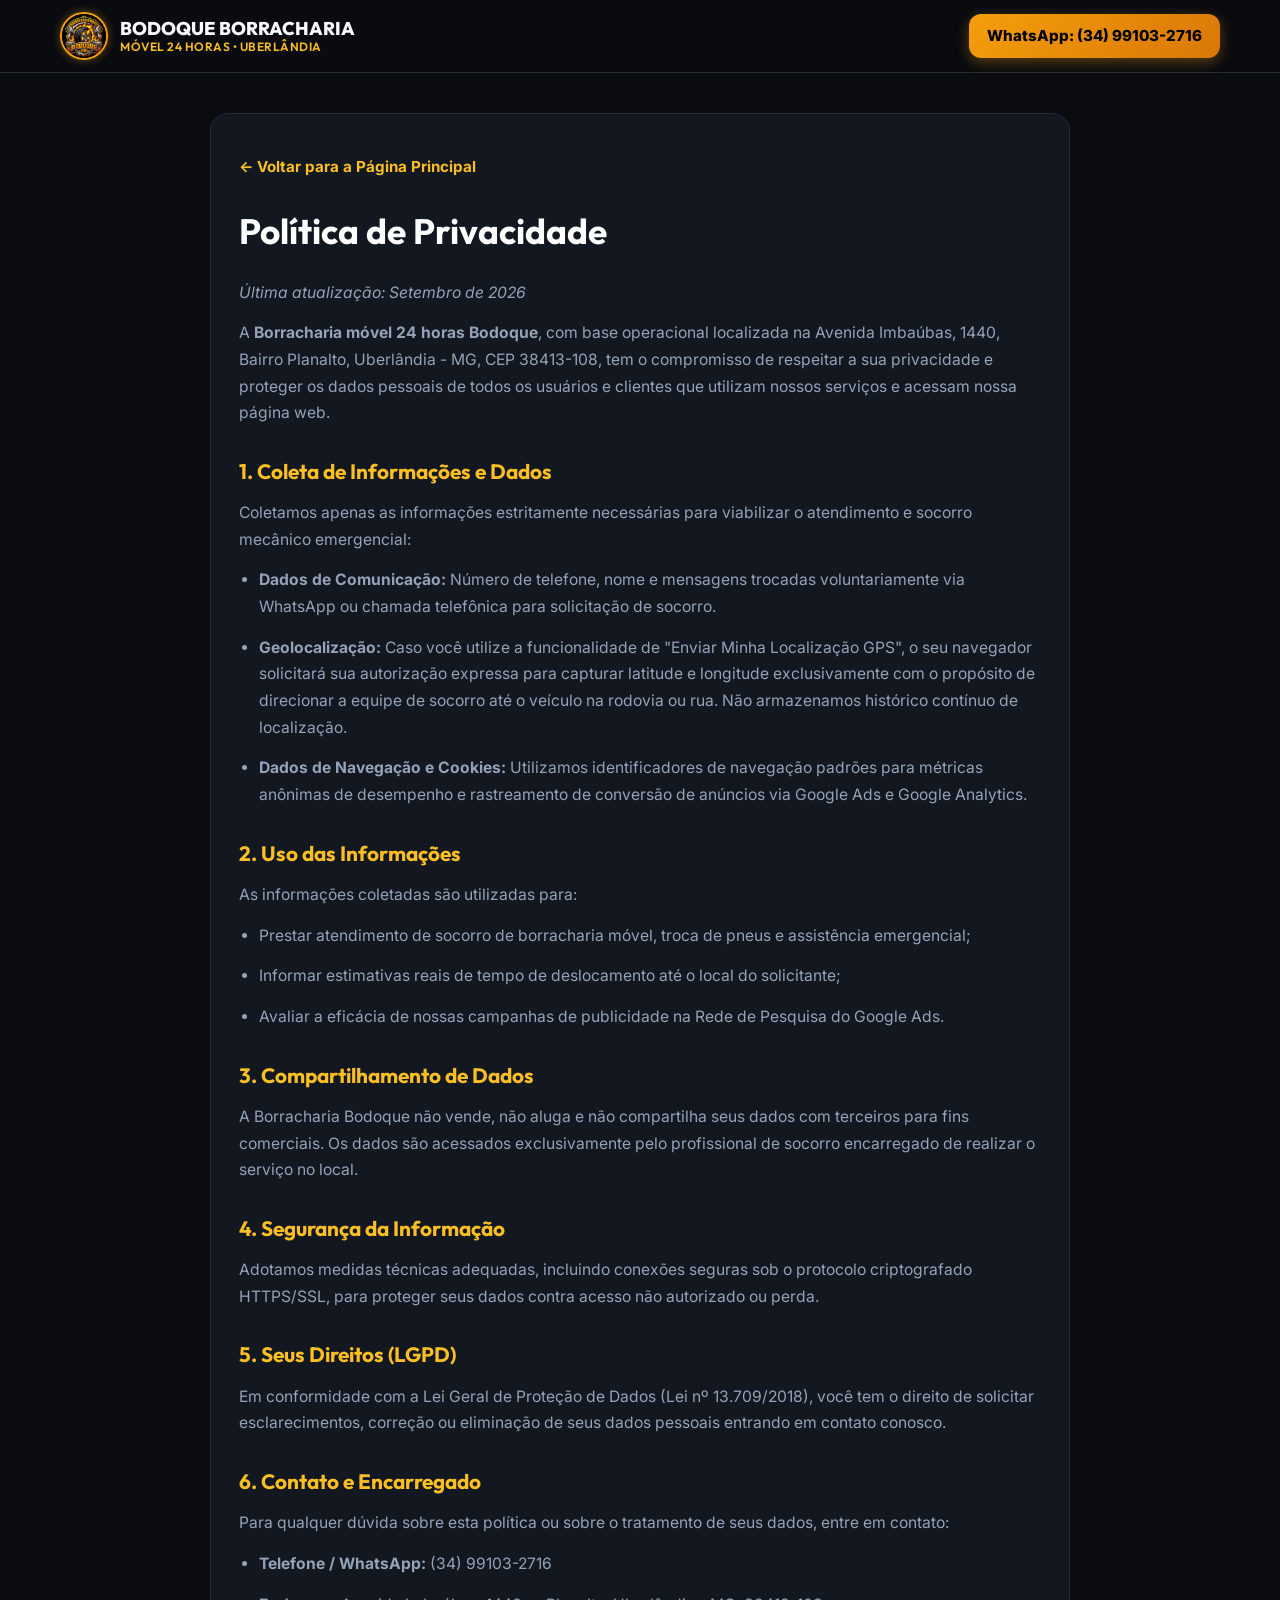
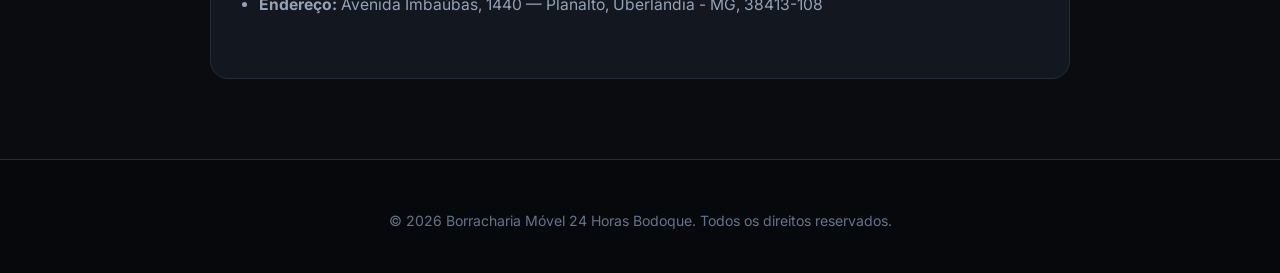
==== politica-de-privacidade.html @ ee2df05c "feat: landing page borracharia movel bodoque 24h para google ads" ====
<!DOCTYPE html>
<html lang="pt-BR">
<head>
  <meta charset="UTF-8">
  <meta name="viewport" content="width=device-width, initial-scale=1.0">
  <title>Política de Privacidade | Borracharia Móvel 24 Horas Bodoque</title>
  <meta name="robots" content="noindex, follow">
  <link rel="preconnect" href="https://fonts.googleapis.com">
  <link rel="preconnect" href="https://fonts.gstatic.com" crossorigin>
  <link href="https://fonts.googleapis.com/css2?family=Inter:wght@400;600;700&family=Outfit:wght@700;800&display=swap" rel="stylesheet">
  <link rel="stylesheet" href="css/style.css">
  <style>
    .policy-wrapper {
      max-width: 860px;
      margin: 40px auto 80px;
      padding: 40px 28px;
      background: var(--bg-card);
      border: 1px solid var(--border-subtle);
      border-radius: var(--radius-lg);
    }
    .policy-wrapper h1 {
      font-family: var(--font-heading);
      font-size: 2.2rem;
      color: #fff;
      margin-bottom: 20px;
    }
    .policy-wrapper h2 {
      font-family: var(--font-heading);
      font-size: 1.3rem;
      color: var(--color-primary-light);
      margin-top: 28px;
      margin-bottom: 12px;
    }
    .policy-wrapper p, .policy-wrapper li {
      color: var(--text-muted);
      line-height: 1.7;
      margin-bottom: 14px;
      font-size: 0.98rem;
    }
    .policy-wrapper ul {
      padding-left: 20px;
      margin-bottom: 20px;
    }
    .back-btn {
      display: inline-flex;
      align-items: center;
      gap: 8px;
      color: var(--color-primary-light);
      font-weight: 700;
      margin-bottom: 24px;
      font-size: 0.95rem;
    }
  </style>
</head>
<body>

  <header class="navbar">
    <div class="container nav-wrapper">
      <a href="index.html" class="brand-logo">
        <img src="assets/logo.jpg" alt="Logo Borracharia Móvel Bodoque" class="brand-logo-img">
        <div class="brand-name">
          Bodoque Borracharia
          <small>Móvel 24 Horas • Uberlândia</small>
        </div>
      </a>
      <a href="https://wa.me/5534991032716?text=Ol%C3%A1%20Bodoque!%20Preciso%20de%20atendimento." target="_blank" rel="noopener" class="nav-phone-cta">
        WhatsApp: (34) 99103-2716
      </a>
    </div>
  </header>

  <main class="container">
    <div class="policy-wrapper">
      <a href="index.html" class="back-btn">← Voltar para a Página Principal</a>
      
      <h1>Política de Privacidade</h1>
      <p><em>Última atualização: Setembro de 2026</em></p>

      <p>
        A <strong>Borracharia móvel 24 horas Bodoque</strong>, com base operacional localizada na Avenida Imbaúbas, 1440, Bairro Planalto, Uberlândia - MG, CEP 38413-108, tem o compromisso de respeitar a sua privacidade e proteger os dados pessoais de todos os usuários e clientes que utilizam nossos serviços e acessam nossa página web.
      </p>

      <h2>1. Coleta de Informações e Dados</h2>
      <p>
        Coletamos apenas as informações estritamente necessárias para viabilizar o atendimento e socorro mecânico emergencial:
      </p>
      <ul>
        <li><strong>Dados de Comunicação:</strong> Número de telefone, nome e mensagens trocadas voluntariamente via WhatsApp ou chamada telefônica para solicitação de socorro.</li>
        <li><strong>Geolocalização:</strong> Caso você utilize a funcionalidade de "Enviar Minha Localização GPS", o seu navegador solicitará sua autorização expressa para capturar latitude e longitude exclusivamente com o propósito de direcionar a equipe de socorro até o veículo na rodovia ou rua. Não armazenamos histórico contínuo de localização.</li>
        <li><strong>Dados de Navegação e Cookies:</strong> Utilizamos identificadores de navegação padrões para métricas anônimas de desempenho e rastreamento de conversão de anúncios via Google Ads e Google Analytics.</li>
      </ul>

      <h2>2. Uso das Informações</h2>
      <p>As informações coletadas são utilizadas para:</p>
      <ul>
        <li>Prestar atendimento de socorro de borracharia móvel, troca de pneus e assistência emergencial;</li>
        <li>Informar estimativas reais de tempo de deslocamento até o local do solicitante;</li>
        <li>Avaliar a eficácia de nossas campanhas de publicidade na Rede de Pesquisa do Google Ads.</li>
      </ul>

      <h2>3. Compartilhamento de Dados</h2>
      <p>
        A Borracharia Bodoque não vende, não aluga e não compartilha seus dados com terceiros para fins comerciais. Os dados são acessados exclusivamente pelo profissional de socorro encarregado de realizar o serviço no local.
      </p>

      <h2>4. Segurança da Informação</h2>
      <p>
        Adotamos medidas técnicas adequadas, incluindo conexões seguras sob o protocolo criptografado HTTPS/SSL, para proteger seus dados contra acesso não autorizado ou perda.
      </p>

      <h2>5. Seus Direitos (LGPD)</h2>
      <p>
        Em conformidade com a Lei Geral de Proteção de Dados (Lei nº 13.709/2018), você tem o direito de solicitar esclarecimentos, correção ou eliminação de seus dados pessoais entrando em contato conosco.
      </p>

      <h2>6. Contato e Encarregado</h2>
      <p>
        Para qualquer dúvida sobre esta política ou sobre o tratamento de seus dados, entre em contato:
      </p>
      <ul>
        <li><strong>Telefone / WhatsApp:</strong> (34) 99103-2716</li>
        <li><strong>Endereço:</strong> Avenida Imbaúbas, 1440 — Planalto, Uberlândia - MG, 38413-108</li>
      </ul>
    </div>
  </main>

  <footer class="footer">
    <div class="container text-center">
      <p>&copy; 2026 Borracharia Móvel 24 Horas Bodoque. Todos os direitos reservados.</p>
    </div>
  </footer>

</body>
</html>
---- css/style.css ----
/* ==========================================================================
   BORRACHARIA MÓVEL 24 HORAS BODOQUE — ESTILO VISUAL DE ALTA CONVERSÃO
   Paleta: Asfalto Noturno, Âmbar Sinalizador, Laranja Fogo e Verde WhatsApp
   ========================================================================== */

:root {
  --bg-main: #0a0c10;
  --bg-card: #131720;
  --bg-card-hover: #1a202c;
  --bg-surface: #171b24;
  --border-subtle: #252b38;
  --border-accent: rgba(245, 158, 11, 0.35);

  --color-primary: #f59e0b; /* Amarelo Âmbar da Marca */
  --color-primary-light: #fbbf24;
  --color-primary-glow: rgba(245, 158, 11, 0.4);
  
  --color-flame: #ea580c; /* Laranja Fogo */
  --color-danger: #ef4444; /* Vermelho Alerta */
  --color-whatsapp: #25d366; /* Verde WhatsApp */
  --color-whatsapp-hover: #1ebe57;
  --color-whatsapp-glow: rgba(37, 211, 102, 0.35);

  --color-google-blue: #4285f4;
  --color-google-star: #fbbc05;

  --text-main: #f8fafc;
  --text-muted: #94a3b8;
  --text-dim: #64748b;
  --text-inverse: #0a0c10;

  --font-heading: 'Outfit', -apple-system, BlinkMacSystemFont, 'Segoe UI', Roboto, sans-serif;
  --font-body: 'Inter', -apple-system, BlinkMacSystemFont, 'Segoe UI', Roboto, sans-serif;

  --radius-sm: 8px;
  --radius-md: 12px;
  --radius-lg: 18px;
  --radius-xl: 26px;
  --radius-full: 9999px;

  --shadow-card: 0 10px 30px -5px rgba(0, 0, 0, 0.6);
  --shadow-glow: 0 0 25px var(--color-primary-glow);
  --shadow-wa: 0 0 25px var(--color-whatsapp-glow);

  --transition-fast: 0.2s ease;
  --transition-normal: 0.3s cubic-bezier(0.16, 1, 0.3, 1);
}

/* Reset e Base */
*, *::before, *::after {
  box-sizing: border-box;
  margin: 0;
  padding: 0;
}

html {
  scroll-behavior: smooth;
  font-size: 16px;
  -webkit-tap-highlight-color: transparent;
}

body {
  font-family: var(--font-body);
  background-color: var(--bg-main);
  color: var(--text-main);
  line-height: 1.6;
  overflow-x: hidden;
  padding-bottom: 72px; /* Espaço para barra móvel fixa */
}

@media (min-width: 992px) {
  body {
    padding-bottom: 0;
  }
}

img {
  max-width: 100%;
  height: auto;
  display: block;
}

a {
  text-decoration: none;
  color: inherit;
}

button {
  cursor: pointer;
  border: none;
  outline: none;
  font-family: inherit;
}

/* Utilitários de Layout */
.container {
  width: 100%;
  max-width: 1200px;
  margin-left: auto;
  margin-right: auto;
  padding-left: 20px;
  padding-right: 20px;
}

.section-padding {
  padding-top: 60px;
  padding-bottom: 60px;
}

@media (min-width: 768px) {
  .section-padding {
    padding-top: 85px;
    padding-bottom: 85px;
  }
}

.text-center { text-align: center; }
.text-left { text-align: left; }

.section-header {
  margin-bottom: 40px;
}

.section-tag {
  display: inline-flex;
  align-items: center;
  gap: 8px;
  background: rgba(245, 158, 11, 0.12);
  border: 1px solid rgba(245, 158, 11, 0.3);
  color: var(--color-primary-light);
  font-size: 0.85rem;
  font-weight: 700;
  text-transform: uppercase;
  letter-spacing: 1px;
  padding: 6px 14px;
  border-radius: var(--radius-full);
  margin-bottom: 14px;
}

.section-title {
  font-family: var(--font-heading);
  font-size: clamp(1.8rem, 4vw, 2.7rem);
  font-weight: 800;
  line-height: 1.2;
  color: var(--text-main);
  margin-bottom: 16px;
}

.section-title span {
  color: var(--color-primary-light);
  background: linear-gradient(90deg, #fbbf24, #f97316);
  -webkit-background-clip: text;
  -webkit-text-fill-color: transparent;
}

.section-description {
  font-size: clamp(1rem, 2vw, 1.15rem);
  color: var(--text-muted);
  max-width: 680px;
  margin-left: auto;
  margin-right: auto;
}

/* ==========================================================================
   TOP EMERGENCY ANNOUNCEMENT BAR
   ========================================================================== */
.announcement-bar {
  background: linear-gradient(90deg, #b91c1c, #ea580c, #b91c1c);
  background-size: 200% 100%;
  animation: gradientShift 6s ease infinite;
  color: #ffffff;
  font-size: 0.85rem;
  font-weight: 700;
  padding: 8px 16px;
  text-align: center;
  display: flex;
  align-items: center;
  justify-content: center;
  gap: 10px;
  letter-spacing: 0.3px;
}

@keyframes gradientShift {
  0% { background-position: 0% 50%; }
  50% { background-position: 100% 50%; }
  100% { background-position: 0% 50%; }
}

.live-pulse {
  width: 10px;
  height: 10px;
  background-color: #22c55e;
  border-radius: 50%;
  display: inline-block;
  box-shadow: 0 0 0 0 rgba(34, 197, 94, 0.7);
  animation: pulseGreen 1.6s infinite;
}

@keyframes pulseGreen {
  0% {
    transform: scale(0.95);
    box-shadow: 0 0 0 0 rgba(34, 197, 94, 0.7);
  }
  70% {
    transform: scale(1);
    box-shadow: 0 0 0 8px rgba(34, 197, 94, 0);
  }
  100% {
    transform: scale(0.95);
    box-shadow: 0 0 0 0 rgba(34, 197, 94, 0);
  }
}

/* ==========================================================================
   NAVBAR
   ========================================================================== */
.navbar {
  background: rgba(10, 12, 16, 0.92);
  backdrop-filter: blur(12px);
  -webkit-backdrop-filter: blur(12px);
  border-bottom: 1px solid var(--border-subtle);
  position: sticky;
  top: 0;
  z-index: 100;
  padding: 12px 0;
}

.nav-wrapper {
  display: flex;
  align-items: center;
  justify-content: space-between;
}

.brand-logo {
  display: flex;
  align-items: center;
  gap: 12px;
}

.brand-logo-img {
  width: 48px;
  height: 48px;
  border-radius: 50%;
  border: 2px solid var(--color-primary);
  object-fit: cover;
  box-shadow: 0 0 10px rgba(245, 158, 11, 0.4);
}

.brand-name {
  font-family: var(--font-heading);
  font-weight: 800;
  font-size: 1.15rem;
  line-height: 1.1;
  color: var(--text-main);
  text-transform: uppercase;
}

.brand-name small {
  display: block;
  font-size: 0.75rem;
  font-weight: 600;
  color: var(--color-primary-light);
  letter-spacing: 0.5px;
}

.nav-badges {
  display: none;
  align-items: center;
  gap: 16px;
}

@media (min-width: 768px) {
  .nav-badges {
    display: flex;
  }
}

.status-badge {
  display: inline-flex;
  align-items: center;
  gap: 8px;
  background: rgba(34, 197, 94, 0.12);
  border: 1px solid rgba(34, 197, 94, 0.35);
  color: #4ade80;
  padding: 5px 12px;
  border-radius: var(--radius-full);
  font-size: 0.85rem;
  font-weight: 600;
}

.nav-phone-cta {
  display: inline-flex;
  align-items: center;
  gap: 8px;
  background: linear-gradient(135deg, #f59e0b, #d97706);
  color: #000;
  font-weight: 800;
  font-size: 0.95rem;
  padding: 10px 18px;
  border-radius: var(--radius-md);
  box-shadow: 0 4px 14px rgba(245, 158, 11, 0.35);
  transition: var(--transition-fast);
}

.nav-phone-cta:hover {
  transform: translateY(-2px);
  box-shadow: 0 6px 20px rgba(245, 158, 11, 0.55);
}

/* ==========================================================================
   HERO SECTION
   ========================================================================== */
.hero {
  position: relative;
  padding-top: 35px;
  padding-bottom: 60px;
  background: radial-gradient(circle at 50% 20%, rgba(245, 158, 11, 0.08), transparent 70%),
              linear-gradient(180deg, var(--bg-main) 0%, #11141b 100%);
  border-bottom: 1px solid var(--border-subtle);
}

.hero-grid {
  display: grid;
  grid-template-columns: 1fr;
  gap: 40px;
  align-items: center;
}

@media (min-width: 992px) {
  .hero-grid {
    grid-template-columns: 1.15fr 0.85fr;
    gap: 50px;
  }
}

.hero-rating-badge {
  display: inline-flex;
  align-items: center;
  gap: 8px;
  background: rgba(23, 27, 36, 0.85);
  border: 1px solid var(--border-subtle);
  padding: 6px 14px;
  border-radius: var(--radius-full);
  margin-bottom: 18px;
  font-size: 0.9rem;
  color: var(--text-muted);
}

.google-icon-svg {
  width: 18px;
  height: 18px;
  vertical-align: middle;
}

.stars {
  color: var(--color-google-star);
  letter-spacing: 2px;
  font-size: 0.95rem;
}

.hero-title {
  font-family: var(--font-heading);
  font-size: clamp(2.1rem, 5.2vw, 3.4rem);
  font-weight: 900;
  line-height: 1.15;
  margin-bottom: 20px;
  letter-spacing: -0.5px;
}

.hero-title .emergency-tag {
  color: var(--color-danger);
  display: block;
  font-size: 0.6em;
  font-weight: 800;
  letter-spacing: 1.5px;
  text-transform: uppercase;
  margin-bottom: 4px;
}

.hero-title .brand-gradient {
  background: linear-gradient(135deg, #fcd34d 0%, #f59e0b 50%, #ea580c 100%);
  -webkit-background-clip: text;
  -webkit-text-fill-color: transparent;
}

.hero-subtitle {
  font-size: clamp(1.05rem, 2.2vw, 1.25rem);
  color: #cbd5e1;
  margin-bottom: 30px;
  line-height: 1.5;
}

.hero-subtitle strong {
  color: #fff;
  font-weight: 700;
}

/* Botões de Ação Imediata (Hero CTAs) */
.hero-cta-stack {
  display: flex;
  flex-direction: column;
  gap: 14px;
  margin-bottom: 30px;
}

@media (min-width: 540px) {
  .hero-cta-stack {
    flex-direction: row;
    flex-wrap: wrap;
  }
}

.btn-cta {
  display: inline-flex;
  align-items: center;
  justify-content: center;
  gap: 12px;
  padding: 16px 26px;
  font-family: var(--font-heading);
  font-size: 1.1rem;
  font-weight: 800;
  border-radius: var(--radius-md);
  text-align: center;
  transition: all var(--transition-normal);
  text-transform: uppercase;
  letter-spacing: 0.5px;
  position: relative;
  overflow: hidden;
}

.btn-cta-phone {
  background: linear-gradient(135deg, #f59e0b, #d97706);
  color: #050608;
  box-shadow: 0 4px 20px rgba(245, 158, 11, 0.45);
  animation: pulseGlow 2.5s infinite;
}

.btn-cta-phone:hover {
  transform: translateY(-3px) scale(1.02);
  box-shadow: 0 8px 30px rgba(245, 158, 11, 0.7);
  color: #000;
}

@keyframes pulseGlow {
  0% {
    box-shadow: 0 0 0 0 rgba(245, 158, 11, 0.7);
  }
  70% {
    box-shadow: 0 0 0 14px rgba(245, 158, 11, 0);
  }
  100% {
    box-shadow: 0 0 0 0 rgba(245, 158, 11, 0);
  }
}

.btn-cta-wa {
  background: linear-gradient(135deg, #25d366, #16a34a);
  color: #ffffff;
  box-shadow: 0 4px 20px rgba(37, 211, 102, 0.4);
}

.btn-cta-wa:hover {
  transform: translateY(-3px) scale(1.02);
  box-shadow: 0 8px 30px rgba(37, 211, 102, 0.65);
  color: #ffffff;
}

/* Botão Especial de GPS */
.btn-gps-emergency {
  width: 100%;
  display: flex;
  align-items: center;
  justify-content: center;
  gap: 10px;
  background: rgba(30, 41, 59, 0.9);
  border: 1px dashed var(--color-primary);
  color: #f1f5f9;
  font-size: 0.95rem;
  font-weight: 700;
  padding: 13px 20px;
  border-radius: var(--radius-md);
  transition: var(--transition-fast);
}

.btn-gps-emergency:hover {
  background: rgba(245, 158, 11, 0.15);
  border-color: var(--color-primary-light);
  color: #fbbf24;
}

.btn-gps-emergency svg {
  color: var(--color-primary);
}

/* Destaques Rápidos Hero */
.hero-features-list {
  display: grid;
  grid-template-columns: repeat(2, 1fr);
  gap: 14px;
  margin-top: 24px;
  border-top: 1px solid var(--border-subtle);
  padding-top: 24px;
}

@media (min-width: 576px) {
  .hero-features-list {
    grid-template-columns: repeat(3, 1fr);
  }
}

.hero-feature-item {
  display: flex;
  align-items: center;
  gap: 10px;
  font-size: 0.9rem;
  color: #cbd5e1;
  font-weight: 500;
}

.hero-feature-icon {
  width: 28px;
  height: 28px;
  border-radius: var(--radius-sm);
  background: rgba(245, 158, 11, 0.15);
  color: var(--color-primary-light);
  display: flex;
  align-items: center;
  justify-content: center;
  flex-shrink: 0;
}

/* Card Visual Hero */
.hero-visual-card {
  position: relative;
  border-radius: var(--radius-lg);
  overflow: hidden;
  border: 1px solid var(--border-accent);
  box-shadow: 0 20px 40px -10px rgba(0, 0, 0, 0.8),
              0 0 35px rgba(245, 158, 11, 0.2);
}

.hero-visual-img {
  width: 100%;
  height: 380px;
  object-fit: cover;
  transition: transform 0.6s ease;
}

.hero-visual-card:hover .hero-visual-img {
  transform: scale(1.04);
}

.hero-visual-overlay {
  position: absolute;
  bottom: 0;
  left: 0;
  right: 0;
  padding: 24px 20px 18px;
  background: linear-gradient(180deg, transparent 0%, rgba(10, 12, 16, 0.95) 60%);
  display: flex;
  flex-direction: column;
  gap: 8px;
}

.hero-van-tag {
  display: inline-flex;
  align-items: center;
  gap: 6px;
  background: var(--color-danger);
  color: #fff;
  font-size: 0.75rem;
  font-weight: 800;
  padding: 3px 10px;
  border-radius: var(--radius-full);
  align-self: flex-start;
  text-transform: uppercase;
}

.hero-van-caption {
  font-size: 1.05rem;
  font-weight: 700;
  color: #fff;
}

/* ==========================================================================
   PROVA DE AUTENTICIDADE: FOTO REAL DA VAN
   ========================================================================== */
.real-van-section {
  background: linear-gradient(180deg, #11141b 0%, var(--bg-main) 100%);
  border-bottom: 1px solid var(--border-subtle);
}

.real-van-grid {
  display: grid;
  grid-template-columns: 1fr;
  gap: 32px;
  align-items: center;
}

@media (min-width: 900px) {
  .real-van-grid {
    grid-template-columns: 0.95fr 1.05fr;
    gap: 45px;
  }
}

.real-van-photo-wrap {
  position: relative;
  border-radius: var(--radius-lg);
  overflow: hidden;
  border: 2px solid var(--border-accent);
  box-shadow: 0 15px 35px rgba(0, 0, 0, 0.7);
  background: #000;
}

.real-van-photo-wrap img {
  width: 100%;
  height: 340px;
  object-fit: cover;
}

.verified-stamp {
  position: absolute;
  top: 14px;
  right: 14px;
  background: rgba(13, 17, 23, 0.92);
  backdrop-filter: blur(8px);
  border: 1px solid rgba(245, 158, 11, 0.4);
  color: #fff;
  padding: 8px 14px;
  border-radius: var(--radius-md);
  display: flex;
  align-items: center;
  gap: 8px;
  font-size: 0.82rem;
  font-weight: 700;
}

.verified-stamp svg {
  color: #3b82f6;
}

.real-van-content h3 {
  font-family: var(--font-heading);
  font-size: clamp(1.6rem, 3vw, 2.2rem);
  font-weight: 800;
  line-height: 1.25;
  margin-bottom: 18px;
  color: #fff;
}

.real-van-content p {
  color: var(--text-muted);
  font-size: 1.05rem;
  margin-bottom: 24px;
}

.fleet-badges-row {
  display: flex;
  flex-wrap: wrap;
  gap: 12px;
  margin-bottom: 26px;
}

.fleet-badge {
  background: var(--bg-card);
  border: 1px solid var(--border-subtle);
  padding: 10px 16px;
  border-radius: var(--radius-md);
  display: flex;
  align-items: center;
  gap: 10px;
  font-size: 0.92rem;
  font-weight: 600;
  color: #e2e8f0;
}

.fleet-badge-icon {
  font-size: 1.2rem;
}

/* ==========================================================================
   SERVIÇOS EM DESTAQUE (GRID)
   ========================================================================== */
.services-section {
  background: var(--bg-main);
}

.services-grid {
  display: grid;
  grid-template-columns: 1fr;
  gap: 24px;
}

@media (min-width: 600px) {
  .services-grid {
    grid-template-columns: repeat(2, 1fr);
  }
}

@media (min-width: 1024px) {
  .services-grid {
    grid-template-columns: repeat(3, 1fr);
  }
}

.service-card {
  background: var(--bg-card);
  border: 1px solid var(--border-subtle);
  border-radius: var(--radius-lg);
  padding: 30px 24px;
  transition: all var(--transition-normal);
  display: flex;
  flex-direction: column;
  position: relative;
  overflow: hidden;
}

.service-card::before {
  content: '';
  position: absolute;
  top: 0;
  left: 0;
  right: 0;
  height: 3px;
  background: linear-gradient(90deg, transparent, var(--color-primary), transparent);
  opacity: 0;
  transition: var(--transition-normal);
}

.service-card:hover {
  transform: translateY(-6px);
  border-color: var(--border-accent);
  background: var(--bg-card-hover);
  box-shadow: var(--shadow-card), 0 0 20px rgba(245, 158, 11, 0.15);
}

.service-card:hover::before {
  opacity: 1;
}

.service-icon-wrap {
  width: 58px;
  height: 58px;
  border-radius: var(--radius-md);
  background: rgba(245, 158, 11, 0.12);
  border: 1px solid rgba(245, 158, 11, 0.25);
  color: var(--color-primary-light);
  display: flex;
  align-items: center;
  justify-content: center;
  font-size: 1.6rem;
  margin-bottom: 20px;
}

.service-card h4 {
  font-family: var(--font-heading);
  font-size: 1.35rem;
  font-weight: 800;
  color: #fff;
  margin-bottom: 12px;
}

.service-card p {
  color: var(--text-muted);
  font-size: 0.95rem;
  line-height: 1.55;
  margin-bottom: 20px;
  flex-grow: 1;
}

.service-checklist {
  list-style: none;
  border-top: 1px solid var(--border-subtle);
  padding-top: 14px;
  margin-bottom: 20px;
}

.service-checklist li {
  font-size: 0.88rem;
  color: #cbd5e1;
  display: flex;
  align-items: center;
  gap: 8px;
  margin-bottom: 8px;
}

.service-checklist li svg {
  color: var(--color-primary-light);
  flex-shrink: 0;
}

.service-action-btn {
  display: inline-flex;
  align-items: center;
  justify-content: space-between;
  width: 100%;
  padding: 12px 16px;
  border-radius: var(--radius-sm);
  background: rgba(255, 255, 255, 0.05);
  border: 1px solid var(--border-subtle);
  color: var(--color-primary-light);
  font-size: 0.9rem;
  font-weight: 700;
  transition: var(--transition-fast);
}

.service-card:hover .service-action-btn {
  background: var(--color-primary);
  color: #000;
  border-color: var(--color-primary);
}

/* ==========================================================================
   LINHA PESADA / CAMINHÕES (DESTAQUE ESPECIAL)
   ========================================================================== */
.heavy-truck-banner {
  margin-top: 40px;
  background: linear-gradient(135deg, #1c2230 0%, #11151e 100%);
  border: 1px solid var(--border-accent);
  border-radius: var(--radius-lg);
  overflow: hidden;
  box-shadow: var(--shadow-card);
}

.heavy-truck-grid {
  display: grid;
  grid-template-columns: 1fr;
}

@media (min-width: 900px) {
  .heavy-truck-grid {
    grid-template-columns: 1fr 1fr;
  }
}

.heavy-truck-img-wrap {
  height: 320px;
  position: relative;
}

@media (min-width: 900px) {
  .heavy-truck-img-wrap {
    height: 100%;
    min-height: 360px;
  }
}

.heavy-truck-img-wrap img {
  width: 100%;
  height: 100%;
  object-fit: cover;
}

.heavy-truck-body {
  padding: 35px 28px;
  display: flex;
  flex-direction: column;
  justify-content: center;
}

@media (min-width: 768px) {
  .heavy-truck-body {
    padding: 45px 40px;
  }
}

.heavy-badge {
  display: inline-flex;
  align-items: center;
  gap: 8px;
  background: rgba(239, 68, 68, 0.15);
  border: 1px solid rgba(239, 68, 68, 0.35);
  color: #f87171;
  font-size: 0.8rem;
  font-weight: 800;
  text-transform: uppercase;
  padding: 5px 12px;
  border-radius: var(--radius-full);
  margin-bottom: 16px;
  align-self: flex-start;
}

.heavy-truck-body h3 {
  font-family: var(--font-heading);
  font-size: clamp(1.6rem, 3vw, 2.2rem);
  font-weight: 800;
  color: #fff;
  margin-bottom: 14px;
}

.heavy-truck-body p {
  color: var(--text-muted);
  font-size: 1.02rem;
  margin-bottom: 24px;
}

.heavy-features-list {
  display: grid;
  grid-template-columns: repeat(2, 1fr);
  gap: 12px;
  margin-bottom: 30px;
}

.heavy-feature {
  display: flex;
  align-items: center;
  gap: 8px;
  color: #e2e8f0;
  font-size: 0.9rem;
  font-weight: 600;
}

/* ==========================================================================
   COMO FUNCIONA (PASSO A PASSO)
   ========================================================================== */
.how-it-works-section {
  background: #0f1218;
  border-top: 1px solid var(--border-subtle);
  border-bottom: 1px solid var(--border-subtle);
}

.steps-grid {
  display: grid;
  grid-template-columns: 1fr;
  gap: 24px;
  position: relative;
}

@media (min-width: 768px) {
  .steps-grid {
    grid-template-columns: repeat(3, 1fr);
  }
}

.step-card {
  background: var(--bg-card);
  border: 1px solid var(--border-subtle);
  border-radius: var(--radius-lg);
  padding: 30px 24px;
  position: relative;
  text-align: center;
  display: flex;
  flex-direction: column;
  align-items: center;
}

.step-number {
  position: absolute;
  top: -16px;
  background: linear-gradient(135deg, #f59e0b, #d97706);
  color: #000;
  font-family: var(--font-heading);
  font-weight: 900;
  font-size: 1.1rem;
  width: 36px;
  height: 36px;
  border-radius: 50%;
  display: flex;
  align-items: center;
  justify-content: center;
  box-shadow: 0 4px 10px rgba(245, 158, 11, 0.4);
}

.step-icon {
  font-size: 2.2rem;
  margin-top: 10px;
  margin-bottom: 16px;
}

.step-card h4 {
  font-family: var(--font-heading);
  font-size: 1.25rem;
  font-weight: 700;
  margin-bottom: 10px;
  color: #fff;
}

.step-card p {
  color: var(--text-muted);
  font-size: 0.92rem;
  line-height: 1.5;
}

/* ==========================================================================
   PROVAS SOCIAIS & AVALIAÇÕES GOOGLE (DO PERFIL REAL)
   ========================================================================== */
.reviews-section {
  background: var(--bg-main);
}

.google-summary-card {
  background: var(--bg-card);
  border: 1px solid var(--border-accent);
  border-radius: var(--radius-lg);
  padding: 24px;
  display: flex;
  flex-wrap: wrap;
  align-items: center;
  justify-content: space-between;
  gap: 20px;
  margin-bottom: 40px;
  box-shadow: var(--shadow-card);
}

.google-summary-left {
  display: flex;
  align-items: center;
  gap: 18px;
}

.google-badge-big {
  font-size: 3rem;
  font-weight: 900;
  font-family: var(--font-heading);
  color: #fff;
  line-height: 1;
}

.google-summary-info h4 {
  font-size: 1.2rem;
  font-weight: 700;
  color: #fff;
  margin-bottom: 4px;
}

.google-summary-info p {
  color: var(--text-muted);
  font-size: 0.9rem;
}

.reviews-grid {
  display: grid;
  grid-template-columns: 1fr;
  gap: 20px;
}

@media (min-width: 768px) {
  .reviews-grid {
    grid-template-columns: repeat(3, 1fr);
  }
}

.review-card {
  background: var(--bg-card);
  border: 1px solid var(--border-subtle);
  border-radius: var(--radius-md);
  padding: 24px;
  display: flex;
  flex-direction: column;
  justify-content: space-between;
  position: relative;
}

.review-card::before {
  content: '“';
  position: absolute;
  top: 10px;
  right: 18px;
  font-family: Georgia, serif;
  font-size: 3.5rem;
  color: rgba(255, 255, 255, 0.06);
  line-height: 1;
}

.review-stars {
  color: var(--color-google-star);
  font-size: 1.05rem;
  letter-spacing: 2px;
  margin-bottom: 12px;
}

.review-text {
  color: #e2e8f0;
  font-size: 0.98rem;
  line-height: 1.55;
  font-style: italic;
  margin-bottom: 20px;
}

.reviewer-meta {
  display: flex;
  align-items: center;
  gap: 12px;
  border-top: 1px solid var(--border-subtle);
  padding-top: 14px;
}

.reviewer-avatar {
  width: 40px;
  height: 40px;
  border-radius: 50%;
  background: #334155;
  color: #fff;
  display: flex;
  align-items: center;
  justify-content: center;
  font-weight: 700;
  font-size: 0.9rem;
  border: 2px solid var(--color-primary);
}

.reviewer-info h5 {
  font-size: 0.95rem;
  font-weight: 700;
  color: #fff;
}

.reviewer-info small {
  color: var(--text-dim);
  font-size: 0.8rem;
}

/* ==========================================================================
   COBERTURA, LOCALIZAÇÃO & FORMAS DE PAGAMENTO
   ========================================================================== */
.location-section {
  background: #0f1218;
  border-top: 1px solid var(--border-subtle);
}

.location-grid {
  display: grid;
  grid-template-columns: 1fr;
  gap: 35px;
}

@media (min-width: 900px) {
  .location-grid {
    grid-template-columns: 1fr 1fr;
  }
}

.location-card {
  background: var(--bg-card);
  border: 1px solid var(--border-subtle);
  border-radius: var(--radius-lg);
  padding: 32px 28px;
}

.location-card h3 {
  font-family: var(--font-heading);
  font-size: 1.5rem;
  font-weight: 800;
  color: #fff;
  margin-bottom: 16px;
  display: flex;
  align-items: center;
  gap: 10px;
}

.location-card p {
  color: var(--text-muted);
  font-size: 0.98rem;
  margin-bottom: 20px;
  line-height: 1.6;
}

.coverage-tags {
  display: flex;
  flex-wrap: wrap;
  gap: 8px;
  margin-bottom: 24px;
}

.coverage-tag {
  background: rgba(255, 255, 255, 0.05);
  border: 1px solid var(--border-subtle);
  padding: 6px 12px;
  border-radius: var(--radius-sm);
  font-size: 0.82rem;
  color: #cbd5e1;
  font-weight: 500;
}

.coverage-tag.highlight {
  background: rgba(245, 158, 11, 0.15);
  border-color: var(--border-accent);
  color: var(--color-primary-light);
  font-weight: 700;
}

.address-box {
  background: rgba(0, 0, 0, 0.35);
  border-left: 3px solid var(--color-primary);
  padding: 14px 18px;
  border-radius: 0 var(--radius-sm) var(--radius-sm) 0;
  margin-bottom: 20px;
}

.address-box strong {
  display: block;
  color: #fff;
  font-size: 1rem;
  margin-bottom: 4px;
}

.address-box span {
  color: var(--text-muted);
  font-size: 0.88rem;
}

/* Pagamentos */
.payment-grid {
  display: grid;
  grid-template-columns: repeat(2, 1fr);
  gap: 12px;
  margin-top: 20px;
}

@media (min-width: 500px) {
  .payment-grid {
    grid-template-columns: repeat(2, 1fr);
  }
}

.payment-card-mini {
  background: rgba(255, 255, 255, 0.03);
  border: 1px solid var(--border-subtle);
  border-radius: var(--radius-md);
  padding: 14px;
  display: flex;
  align-items: center;
  gap: 12px;
}

.payment-icon {
  font-size: 1.5rem;
  color: var(--color-primary-light);
}

.payment-card-mini strong {
  display: block;
  font-size: 0.92rem;
  color: #fff;
}

.payment-card-mini small {
  color: var(--text-dim);
  font-size: 0.78rem;
}

/* ==========================================================================
   FAQ ACCORDION (SEO E QUALITY SCORE GOOGLE ADS)
   ========================================================================== */
.faq-section {
  background: var(--bg-main);
}

.faq-accordion {
  max-width: 800px;
  margin: 0 auto;
  display: flex;
  flex-direction: column;
  gap: 14px;
}

.faq-item {
  background: var(--bg-card);
  border: 1px solid var(--border-subtle);
  border-radius: var(--radius-md);
  overflow: hidden;
  transition: var(--transition-fast);
}

.faq-item:hover {
  border-color: rgba(245, 158, 11, 0.3);
}

.faq-question {
  width: 100%;
  background: transparent;
  padding: 18px 22px;
  text-align: left;
  display: flex;
  align-items: center;
  justify-content: space-between;
  color: #fff;
  font-family: var(--font-heading);
  font-size: 1.05rem;
  font-weight: 700;
  gap: 14px;
}

.faq-icon-arrow {
  width: 20px;
  height: 20px;
  color: var(--color-primary-light);
  transition: transform var(--transition-fast);
  flex-shrink: 0;
}

.faq-item.active .faq-icon-arrow {
  transform: rotate(180deg);
}

.faq-answer {
  max-height: 0;
  overflow: hidden;
  transition: max-height 0.3s ease, padding 0.3s ease;
  padding: 0 22px;
  color: var(--text-muted);
  font-size: 0.95rem;
  line-height: 1.6;
}

.faq-item.active .faq-answer {
  max-height: 250px;
  padding-bottom: 20px;
}

/* ==========================================================================
   FOOTER
   ========================================================================== */
.footer {
  background: #07080b;
  border-top: 1px solid var(--border-subtle);
  padding-top: 50px;
  padding-bottom: 40px;
  color: var(--text-dim);
  font-size: 0.88rem;
}

.footer-grid {
  display: grid;
  grid-template-columns: 1fr;
  gap: 30px;
  margin-bottom: 35px;
}

@media (min-width: 768px) {
  .footer-grid {
    grid-template-columns: 1.5fr 1fr 1fr;
  }
}

.footer-brand h4 {
  font-family: var(--font-heading);
  font-size: 1.25rem;
  font-weight: 800;
  color: #fff;
  margin-bottom: 10px;
}

.footer-brand p {
  color: var(--text-muted);
  font-size: 0.9rem;
  line-height: 1.5;
  margin-bottom: 16px;
}

.footer-title {
  color: #fff;
  font-weight: 700;
  font-size: 0.98rem;
  margin-bottom: 14px;
}

.footer-links {
  list-style: none;
  display: flex;
  flex-direction: column;
  gap: 10px;
}

.footer-links li a {
  color: var(--text-muted);
  transition: var(--transition-fast);
}

.footer-links li a:hover {
  color: var(--color-primary-light);
}

.footer-bottom {
  border-top: 1px solid rgba(255, 255, 255, 0.06);
  padding-top: 25px;
  display: flex;
  flex-direction: column;
  gap: 12px;
  align-items: center;
  justify-content: space-between;
  text-align: center;
}

@media (min-width: 768px) {
  .footer-bottom {
    flex-direction: row;
    text-align: left;
  }
}

/* ==========================================================================
   STICKY BOTTOM BAR (MOBILE ONLY — ULTRA ALTA CONVERSÃO)
   ========================================================================== */
.mobile-sticky-bar {
  position: fixed;
  bottom: 0;
  left: 0;
  right: 0;
  background: rgba(10, 12, 16, 0.97);
  backdrop-filter: blur(12px);
  -webkit-backdrop-filter: blur(12px);
  border-top: 1px solid rgba(245, 158, 11, 0.35);
  padding: 10px 14px;
  display: flex;
  gap: 10px;
  z-index: 999;
  box-shadow: 0 -4px 20px rgba(0, 0, 0, 0.7);
}

@media (min-width: 992px) {
  .mobile-sticky-bar {
    display: none;
  }
}

.mobile-sticky-btn {
  flex: 1;
  display: flex;
  align-items: center;
  justify-content: center;
  gap: 8px;
  padding: 12px 10px;
  border-radius: var(--radius-md);
  font-family: var(--font-heading);
  font-size: 0.95rem;
  font-weight: 800;
  text-transform: uppercase;
  text-align: center;
}

.mobile-sticky-phone {
  background: linear-gradient(135deg, #f59e0b, #d97706);
  color: #000;
  box-shadow: 0 0 12px rgba(245, 158, 11, 0.4);
}

.mobile-sticky-wa {
  background: linear-gradient(135deg, #25d366, #15803d);
  color: #fff;
  box-shadow: 0 0 12px rgba(37, 211, 102, 0.4);
}
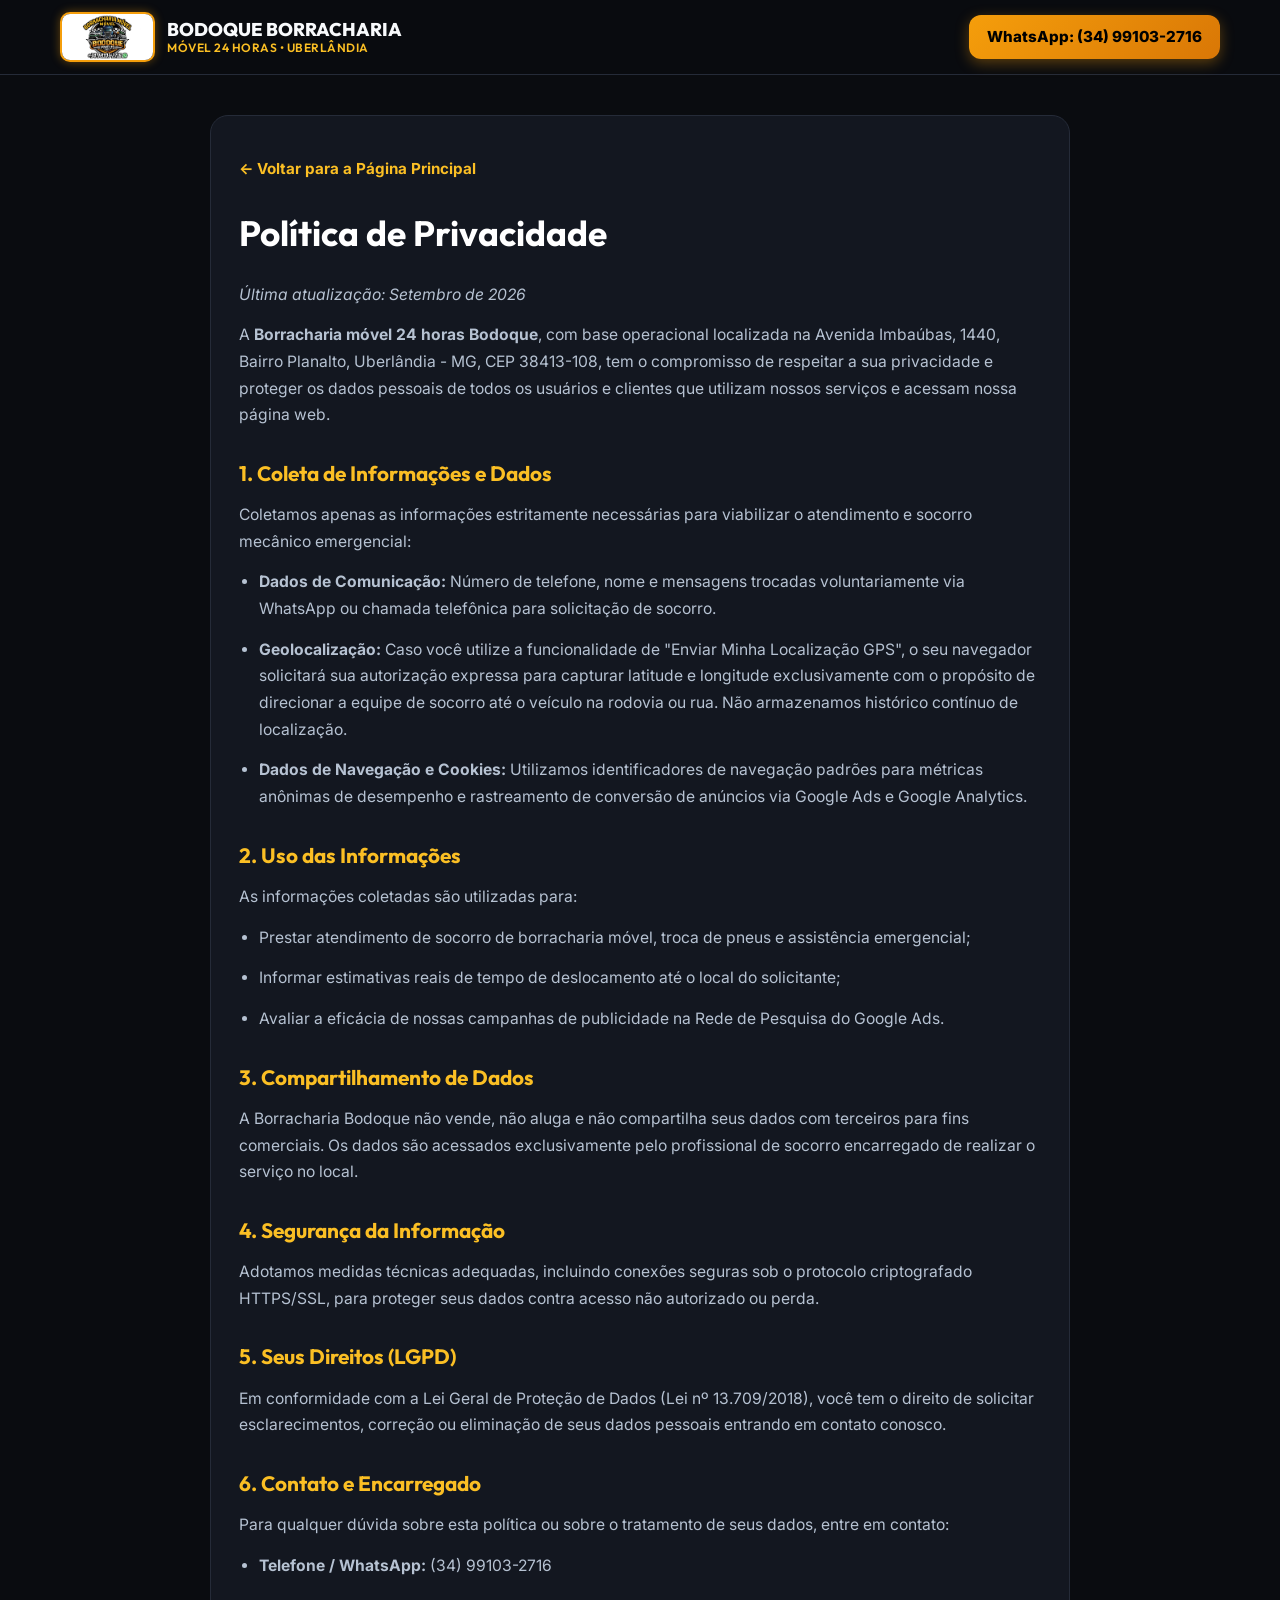
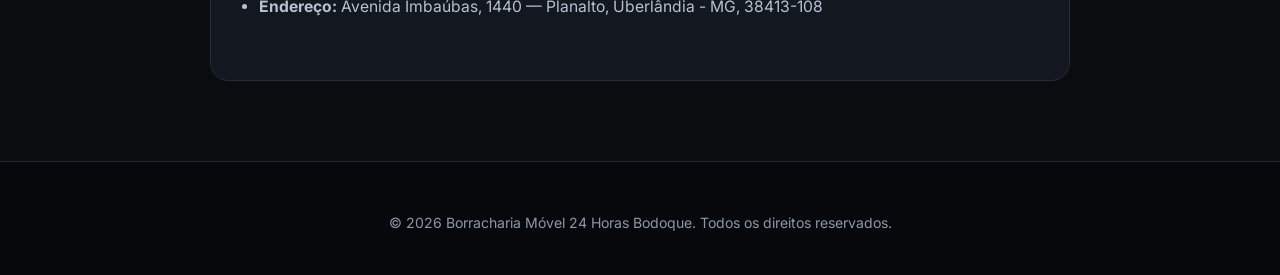
==== commit 7c2c0eec: "feat(midia): fotos reais da viatura e logotipo oficial na landing - Importa 4 imagens reais otimizad" ====
--- a/politica-de-privacidade.html
+++ b/politica-de-privacidade.html
@@ -57,7 +57,7 @@
   <header class="navbar">
     <div class="container nav-wrapper">
       <a href="index.html" class="brand-logo">
-        <img src="assets/logo.jpg" alt="Logo Borracharia Móvel Bodoque" class="brand-logo-img">
+        <img src="assets/logo-oficial.jpg" alt="Logotipo oficial Borracharia Móvel Bodoque Pneus" class="brand-logo-img" width="180" height="91" decoding="async">
         <div class="brand-name">
           Bodoque Borracharia
           <small>Móvel 24 Horas • Uberlândia</small>
--- a/css/style.css
+++ b/css/style.css
@@ -25,8 +25,8 @@
   --color-google-star: #fbbc05;
 
   --text-main: #f8fafc;
-  --text-muted: #94a3b8;
-  --text-dim: #64748b;
+  --text-muted: #b6c2d2;
+  --text-dim: #8b98ab;
   --text-inverse: #0a0c10;
 
   --font-heading: 'Outfit', -apple-system, BlinkMacSystemFont, 'Segoe UI', Roboto, sans-serif;
@@ -65,7 +65,7 @@
   color: var(--text-main);
   line-height: 1.6;
   overflow-x: hidden;
-  padding-bottom: 72px; /* Espaço para barra móvel fixa */
+  padding-bottom: calc(72px + env(safe-area-inset-bottom, 0px));
 }
 
 @media (min-width: 992px) {
@@ -90,6 +90,29 @@
   border: none;
   outline: none;
   font-family: inherit;
+}
+
+/* Acessibilidade: skip-link e foco visível */
+.skip-link {
+  position: absolute;
+  left: 16px;
+  top: -60px;
+  background: var(--color-primary);
+  color: #000;
+  font-weight: 800;
+  padding: 10px 16px;
+  border-radius: var(--radius-sm);
+  z-index: 2000;
+  transition: top var(--transition-fast);
+}
+.skip-link:focus {
+  top: 12px;
+}
+a:focus-visible,
+button:focus-visible {
+  outline: 3px solid var(--color-primary-light);
+  outline-offset: 3px;
+  border-radius: 6px;
 }
 
 /* Utilitários de Layout */
@@ -109,8 +132,8 @@
 
 @media (min-width: 768px) {
   .section-padding {
-    padding-top: 85px;
-    padding-bottom: 85px;
+    padding-top: 110px;
+    padding-bottom: 110px;
   }
 }
 
@@ -169,15 +192,23 @@
   background-size: 200% 100%;
   animation: gradientShift 6s ease infinite;
   color: #ffffff;
-  font-size: 0.85rem;
-  font-weight: 700;
+  font-size: 0.82rem;
+  font-weight: 600;
   padding: 8px 16px;
   text-align: center;
   display: flex;
   align-items: center;
   justify-content: center;
   gap: 10px;
-  letter-spacing: 0.3px;
+  letter-spacing: 0.2px;
+  line-height: 1.4;
+}
+.announcement-full { display: none; }
+.announcement-short { display: inline; }
+@media (min-width: 768px) {
+  .announcement-full { display: inline; }
+  .announcement-short { display: none; }
+  .announcement-bar { font-size: 0.85rem; font-weight: 700; }
 }
 
 @keyframes gradientShift {
@@ -229,6 +260,7 @@
   display: flex;
   align-items: center;
   justify-content: space-between;
+  gap: 12px;
 }
 
 .brand-logo {
@@ -238,21 +270,29 @@
 }
 
 .brand-logo-img {
-  width: 48px;
-  height: 48px;
-  border-radius: 50%;
+  width: auto;
+  height: 44px;
+  border-radius: 10px;
   border: 2px solid var(--color-primary);
   object-fit: cover;
   box-shadow: 0 0 10px rgba(245, 158, 11, 0.4);
+  background: #fff;
+}
+@media (min-width: 480px) {
+  .brand-logo-img { height: 50px; }
 }
 
 .brand-name {
   font-family: var(--font-heading);
   font-weight: 800;
-  font-size: 1.15rem;
+  font-size: 1rem;
   line-height: 1.1;
   color: var(--text-main);
   text-transform: uppercase;
+  white-space: nowrap;
+}
+@media (min-width: 480px) {
+  .brand-name { font-size: 1.15rem; }
 }
 
 .brand-name small {
@@ -295,11 +335,20 @@
   background: linear-gradient(135deg, #f59e0b, #d97706);
   color: #000;
   font-weight: 800;
-  font-size: 0.95rem;
-  padding: 10px 18px;
+  font-size: 0.9rem;
+  padding: 10px 16px;
   border-radius: var(--radius-md);
   box-shadow: 0 4px 14px rgba(245, 158, 11, 0.35);
   transition: var(--transition-fast);
+  white-space: nowrap;
+  flex-shrink: 0;
+}
+.nav-cta-short { display: inline; }
+.nav-cta-text { display: none; }
+@media (min-width: 640px) {
+  .nav-cta-short { display: none; }
+  .nav-cta-text { display: inline; }
+  .nav-phone-cta { font-size: 0.95rem; padding: 10px 18px; }
 }
 
 .nav-phone-cta:hover {
@@ -360,21 +409,27 @@
 
 .hero-title {
   font-family: var(--font-heading);
-  font-size: clamp(2.1rem, 5.2vw, 3.4rem);
+  font-size: clamp(1.75rem, 4.5vw, 3.1rem);
   font-weight: 900;
-  line-height: 1.15;
-  margin-bottom: 20px;
+  line-height: 1.18;
+  margin-bottom: 16px;
   letter-spacing: -0.5px;
 }
 
 .hero-title .emergency-tag {
-  color: var(--color-danger);
-  display: block;
-  font-size: 0.6em;
-  font-weight: 800;
-  letter-spacing: 1.5px;
+  color: #fca5a5;
+  background: rgba(239, 68, 68, 0.12);
+  border: 1px solid rgba(239, 68, 68, 0.3);
+  display: inline-flex;
+  align-items: center;
+  gap: 6px;
+  font-size: 0.72rem;
+  font-weight: 700;
+  letter-spacing: 1.2px;
   text-transform: uppercase;
-  margin-bottom: 4px;
+  margin-bottom: 12px;
+  padding: 5px 12px;
+  border-radius: var(--radius-full);
 }
 
 .hero-title .brand-gradient {
@@ -384,10 +439,37 @@
 }
 
 .hero-subtitle {
-  font-size: clamp(1.05rem, 2.2vw, 1.25rem);
+  font-size: clamp(1rem, 2vw, 1.15rem);
   color: #cbd5e1;
-  margin-bottom: 30px;
-  line-height: 1.5;
+  margin-bottom: 20px;
+  line-height: 1.55;
+}
+.hero-proof-strip {
+  list-style: none;
+  display: flex;
+  flex-wrap: wrap;
+  gap: 8px 20px;
+  margin: 0 0 24px;
+  padding: 0;
+}
+.hero-proof-strip li {
+  position: relative;
+  font-size: 0.9rem;
+  color: var(--text-muted);
+  padding-left: 16px;
+}
+.hero-proof-strip li::before {
+  content: '';
+  position: absolute;
+  left: 0;
+  top: 8px;
+  width: 7px;
+  height: 7px;
+  border-radius: 50%;
+  background: var(--color-whatsapp);
+}
+.hero-proof-strip strong {
+  color: #fff;
 }
 
 .hero-subtitle strong {
@@ -417,13 +499,12 @@
   gap: 12px;
   padding: 16px 26px;
   font-family: var(--font-heading);
-  font-size: 1.1rem;
+  font-size: 1.05rem;
   font-weight: 800;
   border-radius: var(--radius-md);
   text-align: center;
   transition: all var(--transition-normal);
-  text-transform: uppercase;
-  letter-spacing: 0.5px;
+  letter-spacing: 0.2px;
   position: relative;
   overflow: hidden;
 }
@@ -464,27 +545,61 @@
   box-shadow: 0 8px 30px rgba(37, 211, 102, 0.65);
   color: #ffffff;
 }
-
-/* Botão Especial de GPS */
+.btn-cta-call {
+  background: linear-gradient(135deg, #f59e0b, #d97706);
+  color: #050608;
+  box-shadow: 0 4px 20px rgba(245, 158, 11, 0.45);
+}
+.btn-cta-call:hover {
+  transform: translateY(-3px) scale(1.02);
+  box-shadow: 0 8px 30px rgba(245, 158, 11, 0.7);
+  color: #000;
+}
+.hero-call-hint {
+  font-size: 0.88rem;
+  color: var(--text-muted);
+  margin: -14px 0 26px;
+}
+.hero-call-hint a {
+  color: var(--color-primary-light);
+  font-weight: 700;
+  text-decoration: underline;
+  text-underline-offset: 3px;
+}
+
+/* Botão de GPS — ação secundária sólida */
 .btn-gps-emergency {
   width: 100%;
   display: flex;
   align-items: center;
   justify-content: center;
   gap: 10px;
-  background: rgba(30, 41, 59, 0.9);
-  border: 1px dashed var(--color-primary);
+  background: #1a2230;
+  border: 1px solid var(--border-accent);
   color: #f1f5f9;
   font-size: 0.95rem;
   font-weight: 700;
   padding: 13px 20px;
   border-radius: var(--radius-md);
   transition: var(--transition-fast);
+  text-align: center;
+}
+.btn-gps-emergency .gps-sub {
+  display: block;
+  font-size: 0.78rem;
+  font-weight: 500;
+  color: var(--text-muted);
+}
+.btn-gps-route {
+  margin-top: 4px;
 }
 
 .btn-gps-emergency:hover {
   background: rgba(245, 158, 11, 0.15);
   border-color: var(--color-primary-light);
+  color: #fbbf24;
+}
+.btn-gps-emergency:hover .gps-sub {
   color: #fbbf24;
 }
 
@@ -541,9 +656,15 @@
 
 .hero-visual-img {
   width: 100%;
-  height: 380px;
+  height: 300px;
   object-fit: cover;
   transition: transform 0.6s ease;
+}
+@media (min-width: 768px) {
+  .hero-visual-img { height: 380px; }
+}
+@media (min-width: 1200px) {
+  .hero-visual-img { height: 440px; }
 }
 
 .hero-visual-card:hover .hero-visual-img {
@@ -566,14 +687,15 @@
   display: inline-flex;
   align-items: center;
   gap: 6px;
-  background: var(--color-danger);
-  color: #fff;
-  font-size: 0.75rem;
-  font-weight: 800;
-  padding: 3px 10px;
+  background: rgba(239, 68, 68, 0.9);
+  color: #fff;
+  font-size: 0.72rem;
+  font-weight: 700;
+  padding: 4px 12px;
   border-radius: var(--radius-full);
   align-self: flex-start;
   text-transform: uppercase;
+  letter-spacing: 0.8px;
 }
 
 .hero-van-caption {
@@ -615,8 +737,11 @@
 
 .real-van-photo-wrap img {
   width: 100%;
-  height: 340px;
+  height: 280px;
   object-fit: cover;
+}
+@media (min-width: 768px) {
+  .real-van-photo-wrap img { height: 340px; }
 }
 
 .verified-stamp {
@@ -638,6 +763,33 @@
 
 .verified-stamp svg {
   color: #3b82f6;
+}
+.van-gallery {
+  display: grid;
+  grid-template-columns: 1fr 1fr;
+  gap: 12px;
+  margin-top: 22px;
+}
+.van-gallery-item {
+  margin: 0;
+  border-radius: var(--radius-md);
+  overflow: hidden;
+  border: 1px solid var(--border-subtle);
+  background: #000;
+}
+.van-gallery-item img {
+  width: 100%;
+  height: 150px;
+  object-fit: cover;
+}
+@media (min-width: 768px) {
+  .van-gallery-item img { height: 180px; }
+}
+.van-gallery-item figcaption {
+  font-size: 0.78rem;
+  color: var(--text-muted);
+  padding: 8px 10px;
+  background: var(--bg-card);
 }
 
 .real-van-content h3 {
@@ -806,9 +958,13 @@
 }
 
 .service-card:hover .service-action-btn {
-  background: var(--color-primary);
-  color: #000;
-  border-color: var(--color-primary);
+  background: var(--color-whatsapp);
+  color: #fff;
+  border-color: var(--color-whatsapp);
+}
+.service-card-highlight {
+  border-color: var(--border-accent);
+  background: linear-gradient(180deg, #1a1620 0%, var(--bg-card) 100%);
 }
 
 /* ==========================================================================
@@ -871,10 +1027,11 @@
   gap: 8px;
   background: rgba(239, 68, 68, 0.15);
   border: 1px solid rgba(239, 68, 68, 0.35);
-  color: #f87171;
-  font-size: 0.8rem;
-  font-weight: 800;
+  color: #fca5a5;
+  font-size: 0.76rem;
+  font-weight: 700;
   text-transform: uppercase;
+  letter-spacing: 0.8px;
   padding: 5px 12px;
   border-radius: var(--radius-full);
   margin-bottom: 16px;
@@ -909,6 +1066,10 @@
   color: #e2e8f0;
   font-size: 0.9rem;
   font-weight: 600;
+}
+.heavy-feature svg {
+  color: var(--color-whatsapp);
+  flex-shrink: 0;
 }
 
 /* ==========================================================================
@@ -937,7 +1098,7 @@
   background: var(--bg-card);
   border: 1px solid var(--border-subtle);
   border-radius: var(--radius-lg);
-  padding: 30px 24px;
+  padding: 34px 24px 30px;
   position: relative;
   text-align: center;
   display: flex;
@@ -947,24 +1108,31 @@
 
 .step-number {
   position: absolute;
-  top: -16px;
-  background: linear-gradient(135deg, #f59e0b, #d97706);
-  color: #000;
+  top: 14px;
+  left: 16px;
+  background: rgba(245, 158, 11, 0.14);
+  border: 1px solid rgba(245, 158, 11, 0.35);
+  color: var(--color-primary-light);
   font-family: var(--font-heading);
-  font-weight: 900;
-  font-size: 1.1rem;
-  width: 36px;
-  height: 36px;
+  font-weight: 800;
+  font-size: 0.85rem;
+  width: 30px;
+  height: 30px;
   border-radius: 50%;
   display: flex;
   align-items: center;
   justify-content: center;
-  box-shadow: 0 4px 10px rgba(245, 158, 11, 0.4);
 }
 
 .step-icon {
-  font-size: 2.2rem;
-  margin-top: 10px;
+  color: var(--color-primary-light);
+  background: rgba(245, 158, 11, 0.1);
+  width: 56px;
+  height: 56px;
+  border-radius: var(--radius-md);
+  display: flex;
+  align-items: center;
+  justify-content: center;
   margin-bottom: 16px;
 }
 
@@ -1027,6 +1195,18 @@
 .google-summary-info p {
   color: var(--text-muted);
   font-size: 0.9rem;
+}
+.google-profile-link {
+  display: inline-block;
+  margin-top: 6px;
+  font-size: 0.88rem;
+  font-weight: 700;
+  color: var(--color-primary-light);
+  text-decoration: underline;
+  text-underline-offset: 3px;
+}
+.google-profile-link:hover {
+  color: #fcd34d;
 }
 
 .reviews-grid {
@@ -1156,11 +1336,24 @@
   line-height: 1.6;
 }
 
+.coverage-group {
+  margin-bottom: 18px;
+}
+.coverage-group:last-of-type {
+  margin-bottom: 24px;
+}
+.coverage-group-title {
+  font-size: 0.8rem;
+  font-weight: 700;
+  text-transform: uppercase;
+  letter-spacing: 1px;
+  color: var(--text-dim);
+  margin-bottom: 10px;
+}
 .coverage-tags {
   display: flex;
   flex-wrap: wrap;
   gap: 8px;
-  margin-bottom: 24px;
 }
 
 .coverage-tag {
@@ -1238,6 +1431,35 @@
 .payment-card-mini small {
   color: var(--text-dim);
   font-size: 0.78rem;
+}
+.accessibility-note {
+  margin-top: 25px;
+  padding: 14px 16px;
+  background: rgba(34, 197, 94, 0.08);
+  border: 1px solid rgba(34, 197, 94, 0.3);
+  border-radius: var(--radius-md);
+  display: flex;
+  align-items: center;
+  gap: 12px;
+  font-size: 0.88rem;
+  color: #bbf7d0;
+}
+.accessibility-icon {
+  color: #4ade80;
+  flex-shrink: 0;
+  display: flex;
+}
+.footer-address {
+  font-style: normal;
+  color: var(--text-muted);
+  font-size: 0.88rem;
+  line-height: 1.6;
+}
+.footer-hours {
+  margin-top: 10px;
+  font-size: 0.82rem;
+  color: var(--text-dim);
+  line-height: 1.5;
 }
 
 /* ==========================================================================
@@ -1402,11 +1624,427 @@
   backdrop-filter: blur(12px);
   -webkit-backdrop-filter: blur(12px);
   border-top: 1px solid rgba(245, 158, 11, 0.35);
-  padding: 10px 14px;
+  padding: 10px 14px calc(10px + env(safe-area-inset-bottom, 0px));
   display: flex;
   gap: 10px;
+  align-items: stretch;
   z-index: 999;
   box-shadow: 0 -4px 20px rgba(0, 0, 0, 0.7);
+}
+.mobile-sticky-bar.is-hidden {
+  display: none;
+}
+body.sticky-dismissed {
+  padding-bottom: 0;
+}
+.mobile-sticky-close {
+  flex-shrink: 0;
+  width: 44px;
+  border-radius: var(--radius-md);
+  background: rgba(255, 255, 255, 0.06);
+  border: 1px solid var(--border-subtle);
+  color: var(--text-muted);
+  font-size: 1rem;
+  font-weight: 700;
+}
+.mobile-sticky-close:hover {
+  color: #fff;
+  border-color: var(--color-primary);
+}
+
+/* ==========================================================================
+   MODO PÂNICO — FAB + OVERLAY DE ALTO CONTRASTE
+   ========================================================================== */
+.panic-fab {
+  position: fixed;
+  right: 16px;
+  bottom: calc(96px + env(safe-area-inset-bottom, 0px));
+  z-index: 1000;
+  width: 68px;
+  height: 68px;
+  border-radius: 50%;
+  background: radial-gradient(circle at 50% 35%, #f87171, #b91c1c);
+  border: 3px solid #fff;
+  color: #fff;
+  font-family: var(--font-heading);
+  font-weight: 900;
+  font-size: 1.1rem;
+  box-shadow: 0 0 0 0 rgba(239, 68, 68, 0.7), 0 10px 30px rgba(0, 0, 0, 0.6);
+  animation: panicPulse 1.8s infinite;
+  display: flex;
+  align-items: center;
+  justify-content: center;
+}
+@media (min-width: 992px) {
+  .panic-fab { bottom: 28px; right: 28px; }
+}
+@keyframes panicPulse {
+  0% { box-shadow: 0 0 0 0 rgba(239, 68, 68, 0.7), 0 10px 30px rgba(0, 0, 0, 0.6); }
+  70% { box-shadow: 0 0 0 16px rgba(239, 68, 68, 0), 0 10px 30px rgba(0, 0, 0, 0.6); }
+  100% { box-shadow: 0 0 0 0 rgba(239, 68, 68, 0), 0 10px 30px rgba(0, 0, 0, 0.6); }
+}
+.panic-overlay {
+  position: fixed;
+  inset: 0;
+  z-index: 2000;
+  background: rgba(5, 5, 8, 0.96);
+  display: flex;
+  align-items: center;
+  justify-content: center;
+  padding: 20px;
+}
+.panic-overlay[hidden] { display: none; }
+.panic-card {
+  width: 100%;
+  max-width: 440px;
+  background: #0d0f14;
+  border: 2px solid #ef4444;
+  border-radius: var(--radius-lg);
+  padding: 30px 24px;
+  text-align: center;
+  box-shadow: 0 0 60px rgba(239, 68, 68, 0.35);
+}
+.panic-kicker {
+  font-size: 0.75rem;
+  font-weight: 700;
+  text-transform: uppercase;
+  letter-spacing: 1.2px;
+  color: #fca5a5;
+  margin-bottom: 10px;
+}
+.panic-card h2 {
+  font-family: var(--font-heading);
+  font-size: 1.7rem;
+  font-weight: 900;
+  color: #fff;
+  margin-bottom: 10px;
+  line-height: 1.25;
+}
+.panic-sub {
+  color: #e2e8f0;
+  font-size: 0.98rem;
+  margin-bottom: 22px;
+}
+.panic-btn {
+  display: flex;
+  flex-direction: column;
+  align-items: center;
+  gap: 4px;
+  width: 100%;
+  padding: 18px;
+  border-radius: var(--radius-md);
+  font-family: var(--font-heading);
+  font-size: 1.25rem;
+  font-weight: 900;
+  margin-bottom: 12px;
+}
+.panic-btn small {
+  font-size: 0.85rem;
+  font-weight: 600;
+  font-family: var(--font-body);
+}
+.panic-btn-call {
+  background: linear-gradient(135deg, #22c55e, #15803d);
+  color: #fff;
+}
+.panic-btn-gps {
+  background: #fff;
+  color: #0a0c10;
+}
+.panic-btn-gps small { color: #475569; }
+.panic-close {
+  background: transparent;
+  color: var(--text-muted);
+  font-size: 0.92rem;
+  font-weight: 600;
+  text-decoration: underline;
+  text-underline-offset: 3px;
+  padding: 10px;
+  margin-top: 4px;
+}
+.panic-close:hover { color: #fff; }
+
+/* ==========================================================================
+   WIZARD DE DIAGNÓSTICO — 3 TOQUES
+   ========================================================================== */
+.wizard-section {
+  background:
+    radial-gradient(circle at 50% 0%, rgba(245, 158, 11, 0.05), transparent 60%),
+    var(--bg-main);
+}
+.wizard-card {
+  max-width: 720px;
+  margin: 0 auto;
+  background: var(--bg-card);
+  border: 1px solid var(--border-accent);
+  border-radius: var(--radius-lg);
+  padding: 28px 24px;
+  box-shadow: var(--shadow-card);
+}
+@media (min-width: 768px) {
+  .wizard-card { padding: 36px 40px; }
+}
+.wizard-progress {
+  list-style: none;
+  display: flex;
+  gap: 8px;
+  margin: 0 0 24px;
+  padding: 0;
+}
+.wizard-progress li {
+  flex: 1;
+  display: flex;
+  align-items: center;
+  gap: 8px;
+  font-size: 0.8rem;
+  font-weight: 700;
+  text-transform: uppercase;
+  letter-spacing: 0.6px;
+  color: var(--text-dim);
+  border-bottom: 3px solid var(--border-subtle);
+  padding-bottom: 10px;
+}
+.wizard-progress li span {
+  width: 26px;
+  height: 26px;
+  border-radius: 50%;
+  background: rgba(255, 255, 255, 0.06);
+  border: 1px solid var(--border-subtle);
+  display: inline-flex;
+  align-items: center;
+  justify-content: center;
+  font-size: 0.8rem;
+  flex-shrink: 0;
+}
+.wizard-progress li.is-active {
+  color: var(--color-primary-light);
+  border-bottom-color: var(--color-primary);
+}
+.wizard-progress li.is-active span {
+  background: var(--color-primary);
+  border-color: var(--color-primary);
+  color: #000;
+}
+.wizard-progress li.is-done {
+  color: #4ade80;
+  border-bottom-color: #22c55e;
+}
+.wizard-progress li.is-done span {
+  background: #22c55e;
+  border-color: #22c55e;
+  color: #fff;
+}
+.wizard-question {
+  font-family: var(--font-heading);
+  font-size: 1.35rem;
+  font-weight: 800;
+  color: #fff;
+  margin-bottom: 18px;
+}
+.wizard-options {
+  display: grid;
+  grid-template-columns: 1fr;
+  gap: 10px;
+}
+@media (min-width: 560px) {
+  .wizard-options { grid-template-columns: 1fr 1fr; }
+}
+.wizard-option {
+  display: flex;
+  align-items: center;
+  gap: 12px;
+  text-align: left;
+  background: rgba(255, 255, 255, 0.04);
+  border: 1px solid var(--border-subtle);
+  color: #f1f5f9;
+  font-size: 1rem;
+  font-weight: 600;
+  padding: 16px;
+  border-radius: var(--radius-md);
+  transition: var(--transition-fast);
+}
+.wizard-option:hover {
+  border-color: var(--color-primary);
+  background: rgba(245, 158, 11, 0.1);
+}
+.wizard-option svg { color: var(--color-primary-light); flex-shrink: 0; }
+.wizard-back {
+  background: transparent;
+  border: none;
+  color: var(--text-muted);
+  font-size: 0.9rem;
+  font-weight: 600;
+  margin-top: 18px;
+  text-decoration: underline;
+  text-underline-offset: 3px;
+  padding: 6px 2px;
+}
+.wizard-back:hover { color: #fff; }
+.wizard-summary {
+  background: rgba(0, 0, 0, 0.35);
+  border: 1px solid var(--border-subtle);
+  border-left: 3px solid var(--color-whatsapp);
+  border-radius: 0 var(--radius-md) var(--radius-md) 0;
+  padding: 16px 18px;
+  margin-bottom: 20px;
+  font-size: 0.98rem;
+  color: #e2e8f0;
+  line-height: 1.7;
+}
+.wizard-summary strong { color: #fff; }
+.wizard-result-actions {
+  display: flex;
+  flex-direction: column;
+  gap: 10px;
+}
+@media (min-width: 560px) {
+  .wizard-result-actions { flex-direction: row; }
+  .wizard-result-actions .btn-cta { flex: 1; }
+}
+.wizard-tip {
+  margin-top: 16px;
+  font-size: 0.85rem;
+  color: var(--text-dim);
+}
+.wizard-fallback { color: var(--text-muted); }
+
+/* ==========================================================================
+   TRANSPARÊNCIA RADICAL — ETA + PREÇO + PLANTÃO
+   ========================================================================== */
+.transparency-section {
+  background: linear-gradient(180deg, #10131a 0%, #0c0e13 100%);
+  border-top: 1px solid var(--border-subtle);
+  border-bottom: 1px solid var(--border-subtle);
+}
+.transparency-grid {
+  display: grid;
+  grid-template-columns: 1fr;
+  gap: 20px;
+  margin-bottom: 20px;
+}
+.transparency-grid:last-child { margin-bottom: 0; }
+@media (min-width: 900px) {
+  .transparency-grid { grid-template-columns: 1fr 1fr; }
+}
+.transparency-card {
+  background: var(--bg-card);
+  border: 1px solid var(--border-subtle);
+  border-radius: var(--radius-lg);
+  padding: 28px 24px;
+}
+.transparency-card h3 {
+  font-family: var(--font-heading);
+  font-size: 1.25rem;
+  font-weight: 800;
+  color: #fff;
+  margin-bottom: 12px;
+  display: flex;
+  align-items: center;
+  gap: 10px;
+}
+.transparency-card h3 svg { color: var(--color-primary-light); }
+.transparency-card > p {
+  color: var(--text-muted);
+  font-size: 0.95rem;
+  margin-bottom: 18px;
+}
+.eta-result {
+  margin-top: 16px;
+  background: rgba(0, 0, 0, 0.35);
+  border: 1px solid var(--border-subtle);
+  border-left: 3px solid var(--color-primary);
+  border-radius: 0 var(--radius-md) var(--radius-md) 0;
+  padding: 14px 16px;
+  font-size: 0.95rem;
+  color: #e2e8f0;
+}
+.eta-result strong { color: #fff; }
+.price-fields {
+  display: grid;
+  grid-template-columns: 1fr;
+  gap: 12px;
+  margin-bottom: 16px;
+}
+@media (min-width: 560px) {
+  .price-fields { grid-template-columns: 1fr 1fr 1fr; }
+}
+.price-fields label {
+  display: flex;
+  flex-direction: column;
+  gap: 6px;
+  font-size: 0.8rem;
+  font-weight: 700;
+  text-transform: uppercase;
+  letter-spacing: 0.6px;
+  color: var(--text-dim);
+}
+.price-fields select {
+  background: #0d1117;
+  border: 1px solid var(--border-subtle);
+  color: #f1f5f9;
+  font-size: 0.95rem;
+  font-weight: 600;
+  padding: 12px;
+  border-radius: var(--radius-md);
+  font-family: inherit;
+}
+.price-fields select:focus-visible {
+  outline: 3px solid var(--color-primary-light);
+  outline-offset: 2px;
+}
+.price-result {
+  font-size: 1.15rem !important;
+  color: #fff !important;
+  font-weight: 800;
+  margin-bottom: 8px !important;
+}
+.price-result strong { color: var(--color-primary-light); }
+.price-note {
+  font-size: 0.82rem !important;
+  color: var(--text-dim) !important;
+  margin-bottom: 0 !important;
+}
+.live-card h3 .live-pulse { flex-shrink: 0; }
+.live-item {
+  font-size: 1.02rem !important;
+  color: #e2e8f0 !important;
+  background: rgba(34, 197, 94, 0.08);
+  border: 1px solid rgba(34, 197, 94, 0.25);
+  border-radius: var(--radius-md);
+  padding: 14px 16px;
+  transition: opacity 0.3s ease;
+}
+.live-note {
+  font-size: 0.82rem !important;
+  color: var(--text-dim) !important;
+  margin-bottom: 0 !important;
+  margin-top: 10px;
+}
+.crew-row {
+  display: flex;
+  align-items: center;
+  gap: 14px;
+  margin-bottom: 14px;
+}
+.crew-avatar {
+  width: 52px;
+  height: 52px;
+  border-radius: 50%;
+  background: linear-gradient(135deg, #f59e0b, #d97706);
+  color: #000;
+  font-family: var(--font-heading);
+  font-weight: 900;
+  font-size: 1.4rem;
+  display: flex;
+  align-items: center;
+  justify-content: center;
+  flex-shrink: 0;
+}
+.crew-row strong { display: block; color: #fff; font-size: 1.02rem; }
+.crew-row small { color: var(--text-muted); font-size: 0.85rem; line-height: 1.5; }
+.crew-note {
+  font-size: 0.9rem !important;
+  margin-bottom: 0 !important;
 }
 
 @media (min-width: 992px) {
@@ -1424,9 +2062,8 @@
   padding: 12px 10px;
   border-radius: var(--radius-md);
   font-family: var(--font-heading);
-  font-size: 0.95rem;
+  font-size: 0.92rem;
   font-weight: 800;
-  text-transform: uppercase;
   text-align: center;
 }
 
@@ -1441,3 +2078,33 @@
   color: #fff;
   box-shadow: 0 0 12px rgba(37, 211, 102, 0.4);
 }
+
+/* Ritmo visual: alternância sutil entre seções */
+.services-section,
+.reviews-section,
+.faq-section {
+  background:
+    radial-gradient(circle at 50% 0%, rgba(245, 158, 11, 0.05), transparent 60%),
+    var(--bg-main);
+}
+.real-van-section,
+.location-section,
+.how-it-works-section {
+  background: linear-gradient(180deg, #10131a 0%, #0c0e13 100%);
+}
+
+/* Respeito a quem prefere menos movimento */
+@media (prefers-reduced-motion: reduce) {
+  html { scroll-behavior: auto; }
+  *,
+  *::before,
+  *::after {
+    animation-duration: 0.01ms !important;
+    animation-iteration-count: 1 !important;
+    transition-duration: 0.01ms !important;
+  }
+  .hero-visual-card:hover .hero-visual-img { transform: none; }
+  .service-card:hover { transform: none; }
+  .btn-cta-phone:hover,
+  .btn-cta-wa:hover { transform: none; }
+}
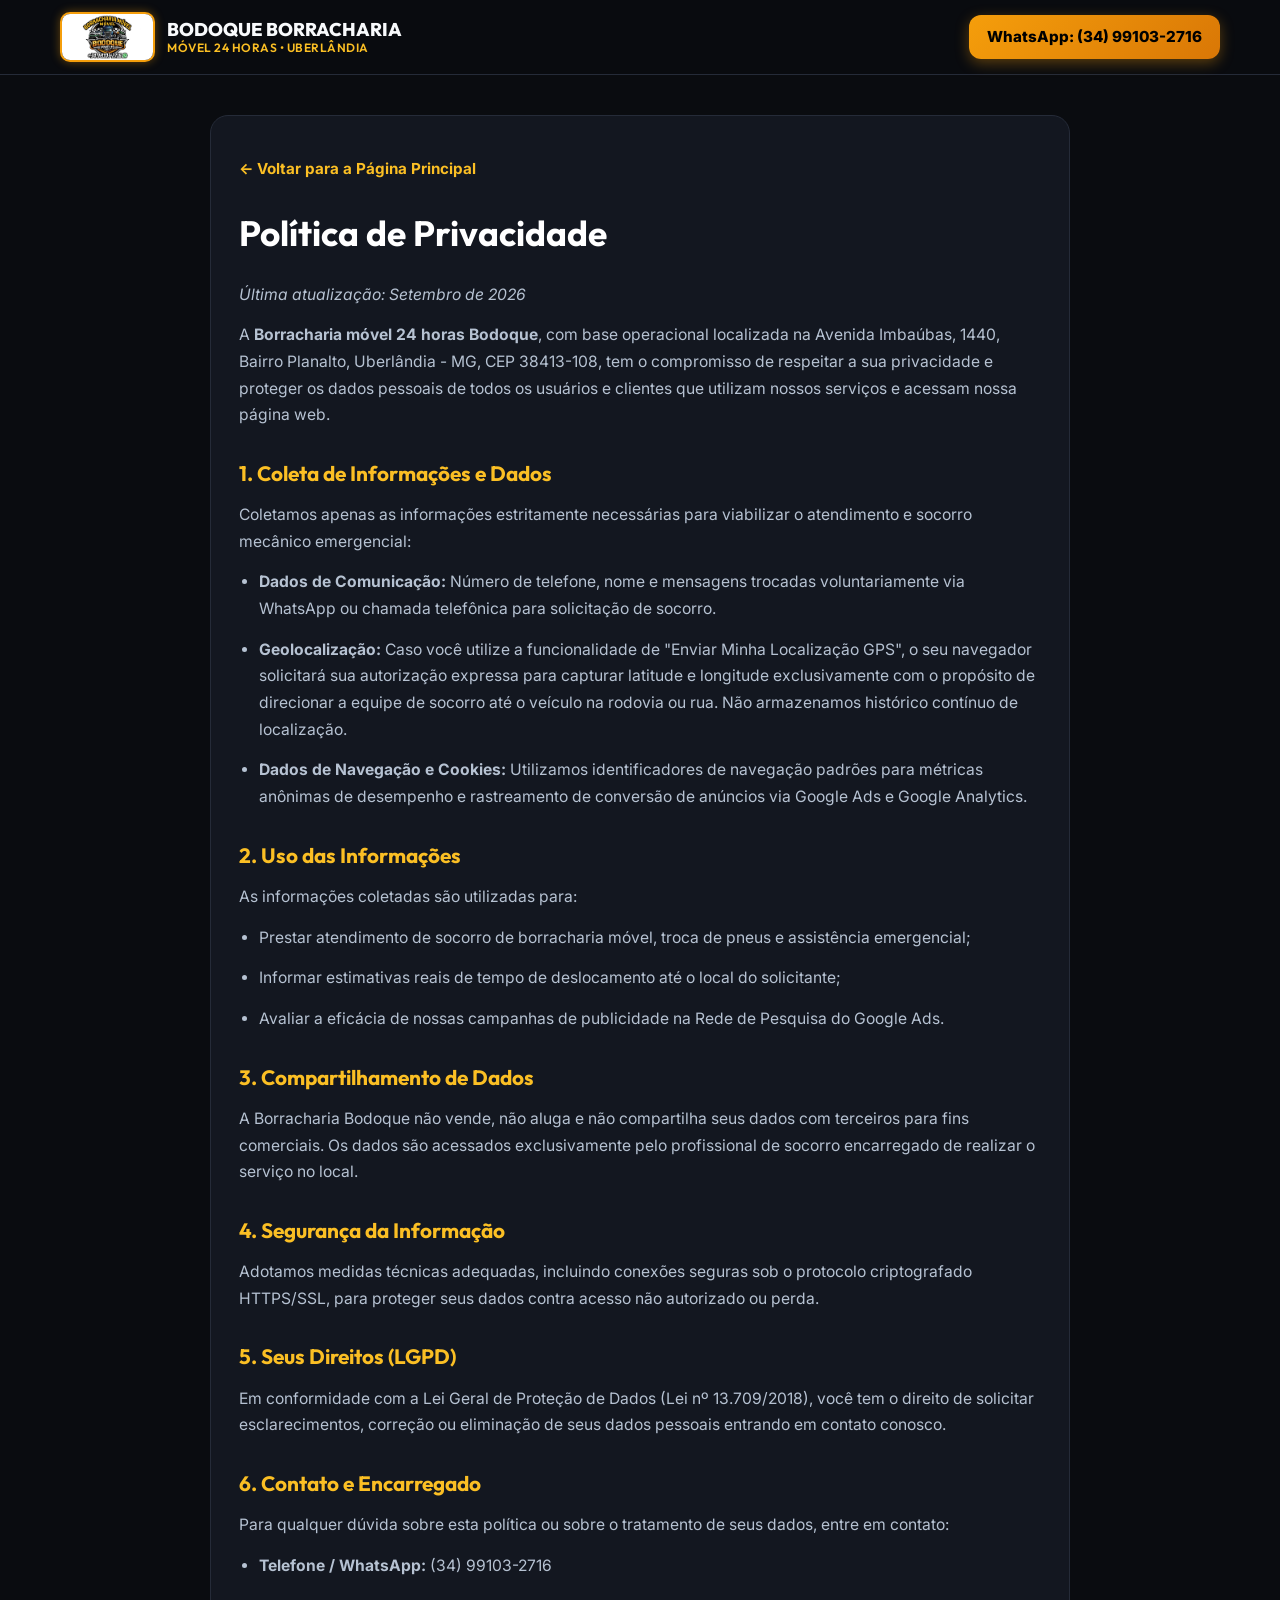
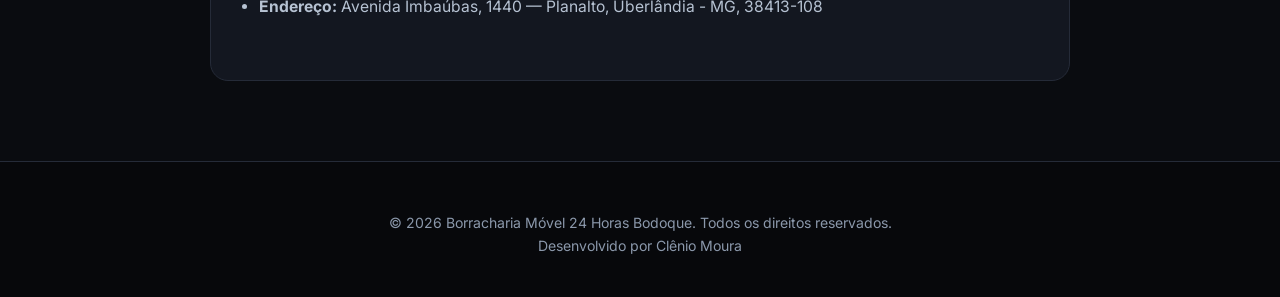
==== commit efbc79a6: "chore(site): adiciona credito Desenvolvido por Clenio Moura no rodape - index.html (footer-bottom) e" ====
--- a/politica-de-privacidade.html
+++ b/politica-de-privacidade.html
@@ -127,6 +127,7 @@
   <footer class="footer">
     <div class="container text-center">
       <p>&copy; 2026 Borracharia Móvel 24 Horas Bodoque. Todos os direitos reservados.</p>
+      <p>Desenvolvido por Clênio Moura</p>
     </div>
   </footer>
 
